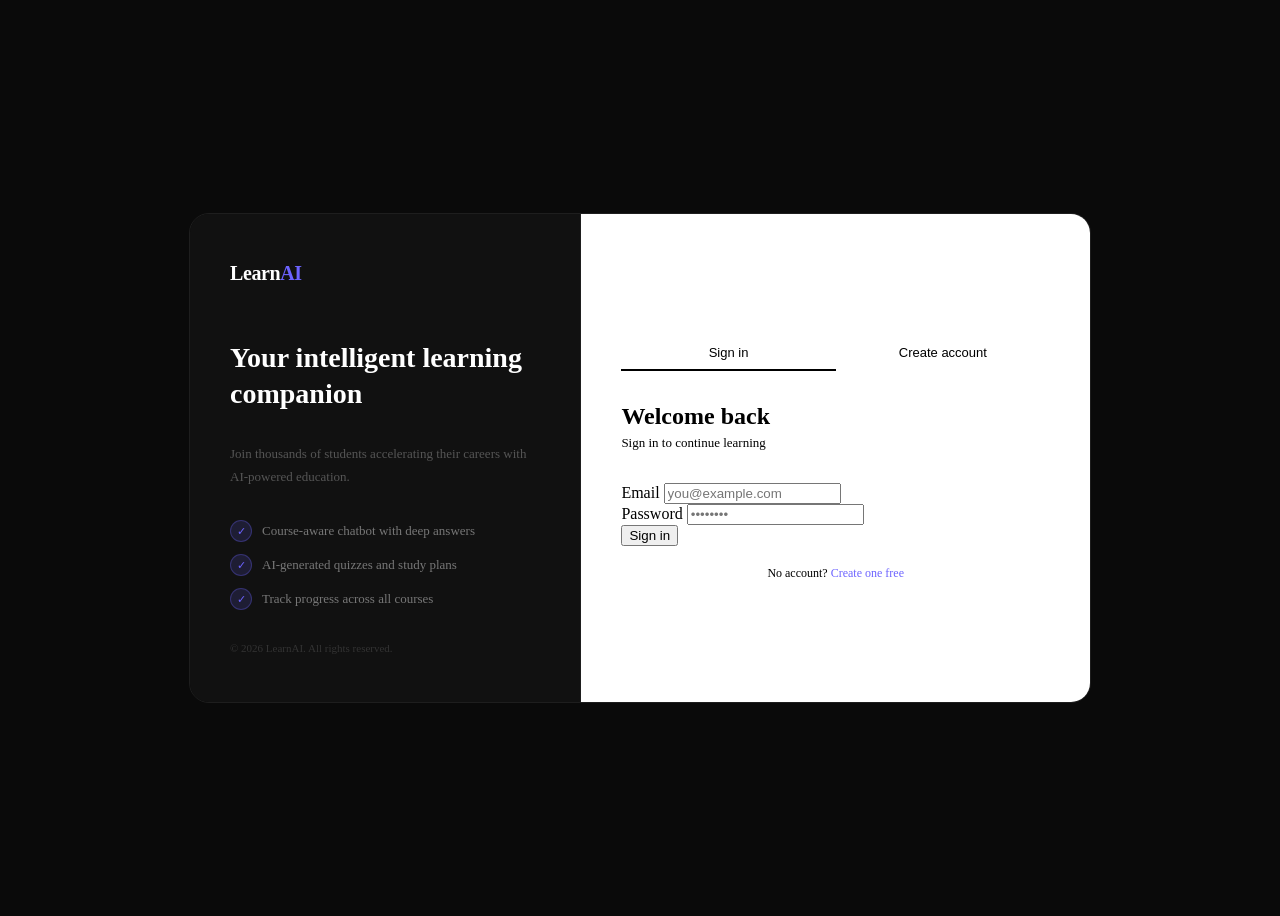
==== index.html @ bdd48a00 "Add files via upload" ====
<!DOCTYPE html>
<html lang="en">
<head>
  <meta charset="UTF-8"/>
  <meta name="viewport" content="width=device-width, initial-scale=1.0"/>
  <title>LearnAI — Sign in</title>
  <link rel="preconnect" href="https://fonts.googleapis.com"/>
  <link href="https://fonts.googleapis.com/css2?family=Inter:wght@400;500;600;700&display=swap" rel="stylesheet"/>
  <link rel="stylesheet" href="static/style.css"/>
  <style>
    body {
      background: #0a0a0a;
      min-height: 100vh;
      display: flex;
      align-items: center;
      justify-content: center;
    }

    .auth-wrap {
      width: 100%;
      max-width: 900px;
      margin: 2rem;
      display: flex;
      border-radius: 20px;
      overflow: hidden;
      border: 0.5px solid #1e1e1e;
      animation: fadeUp 0.6s ease forwards;
    }

    /* ── left panel ── */
    .auth-left {
      width: 42%;
      background: #111;
      padding: 3rem 2.5rem;
      display: flex;
      flex-direction: column;
      justify-content: space-between;
      border-right: 0.5px solid #1e1e1e;
    }
    .auth-logo {
      font-size: 20px;
      font-weight: 700;
      color: #fff;
      letter-spacing: -0.02em;
    }
    .auth-logo span { color: #6c63ff; }

    .auth-tagline {
      flex: 1;
      display: flex;
      flex-direction: column;
      justify-content: center;
      padding: 2rem 0;
    }
    .auth-tagline h2 {
      font-size: 1.75rem;
      color: #fff;
      line-height: 1.3;
      margin-bottom: 1rem;
    }
    .auth-tagline p {
      font-size: 13px;
      color: #555;
      line-height: 1.8;
      margin-bottom: 2rem;
    }

    .feature-list { display: flex; flex-direction: column; gap: 12px; }
    .feature-item {
      display: flex;
      align-items: center;
      gap: 10px;
      font-size: 13px;
      color: #777;
    }
    .feature-check {
      width: 20px; height: 20px;
      border-radius: 50%;
      background: rgba(108,99,255,0.15);
      border: 0.5px solid rgba(108,99,255,0.3);
      display: flex; align-items: center; justify-content: center;
      flex-shrink: 0;
      font-size: 11px;
      color: #6c63ff;
    }

    .auth-left-footer {
      font-size: 11px;
      color: #333;
    }

    /* ── right panel ── */
    .auth-right {
      width: 58%;
      background: #fff;
      padding: 3rem 2.5rem;
      display: flex;
      flex-direction: column;
      justify-content: center;
    }

    .form-title {
      font-size: 1.5rem;
      font-weight: 700;
      color: var(--text-primary);
      margin-bottom: 0.3rem;
    }
    .form-sub {
      font-size: 13px;
      color: var(--text-muted);
      margin-bottom: 2rem;
    }

    .tabs {
      display: flex;
      border-bottom: 0.5px solid var(--border);
      margin-bottom: 2rem;
    }
    .tab-btn {
      flex: 1;
      padding: 0.6rem;
      font-size: 13px;
      font-weight: 500;
      color: var(--text-muted);
      background: none;
      border: none;
      border-bottom: 2px solid transparent;
      margin-bottom: -0.5px;
      transition: all 0.2s;
    }
    .tab-btn.active {
      color: var(--text-primary);
      border-bottom-color: var(--text-primary);
    }

    .form-panel { display: none; }
    .form-panel.active { display: block; }

    .form-footer {
      margin-top: 1.25rem;
      font-size: 12px;
      color: var(--text-muted);
      text-align: center;
    }
    .form-footer a {
      color: #6c63ff;
      font-weight: 500;
      cursor: pointer;
    }

    .error-msg {
      background: #ffebee;
      color: #c62828;
      font-size: 12px;
      padding: 10px 14px;
      border-radius: var(--radius-sm);
      margin-bottom: 1rem;
      display: none;
    }
    .error-msg.show { display: block; }

    @keyframes fadeUp {
      from { opacity: 0; transform: translateY(16px); }
      to   { opacity: 1; transform: translateY(0); }
    }
  </style>
</head>
<body>
  <div class="auth-wrap">
    <!-- left -->
    <div class="auth-left">
      <div class="auth-logo">Learn<span>AI</span></div>

      <div class="auth-tagline">
        <h2>Your intelligent learning companion</h2>
        <p>Join thousands of students accelerating their careers with AI-powered education.</p>
        <div class="feature-list">
          <div class="feature-item">
            <div class="feature-check">✓</div>
            Course-aware chatbot with deep answers
          </div>
          <div class="feature-item">
            <div class="feature-check">✓</div>
            AI-generated quizzes and study plans
          </div>
          <div class="feature-item">
            <div class="feature-check">✓</div>
            Track progress across all courses
          </div>
        </div>
      </div>

      <div class="auth-left-footer">© 2026 LearnAI. All rights reserved.</div>
    </div>

    <!-- right -->
    <div class="auth-right">
      <div class="tabs">
        <button class="tab-btn active" id="tab-login" onclick="switchTab('login')">Sign in</button>
        <button class="tab-btn" id="tab-register" onclick="switchTab('register')">Create account</button>
      </div>

      <!-- login -->
      <div class="form-panel active" id="panel-login">
        <div class="form-title">Welcome back</div>
        <div class="form-sub">Sign in to continue learning</div>
        <div class="error-msg" id="login-error"></div>
        <div class="field">
          <label>Email</label>
          <input type="email" id="login-email" placeholder="you@example.com"/>
        </div>
        <div class="field">
          <label>Password</label>
          <input type="password" id="login-password" placeholder="••••••••"/>
        </div>
        <button class="btn btn-dark btn-full" id="login-btn" onclick="handleLogin()">
          Sign in
        </button>
        <div class="form-footer">
          No account? <a onclick="switchTab('register')">Create one free</a>
        </div>
      </div>

      <!-- register -->
      <div class="form-panel" id="panel-register">
        <div class="form-title">Create account</div>
        <div class="form-sub">Start learning in seconds</div>
        <div class="error-msg" id="register-error"></div>
        <div class="field">
          <label>Full name</label>
          <input type="text" id="reg-name" placeholder="Abhijay"/>
        </div>
        <div class="field">
          <label>Email</label>
          <input type="email" id="reg-email" placeholder="you@example.com"/>
        </div>
        <div class="field">
          <label>Password</label>
          <input type="password" id="reg-password" placeholder="Min. 8 characters"/>
        </div>
        <button class="btn btn-primary btn-full" id="register-btn" onclick="handleRegister()">
          Create account
        </button>
        <div class="form-footer">
          Already have an account? <a onclick="switchTab('login')">Sign in</a>
        </div>
      </div>
    </div>
  </div>

  <script src="static/app.js"></script>
  <script>
    // redirect if already logged in
    if (isLoggedIn()) redirectByRole(getUser());

    function switchTab(tab) {
      document.querySelectorAll('.tab-btn').forEach(b => b.classList.remove('active'));
      document.querySelectorAll('.form-panel').forEach(p => p.classList.remove('active'));
      document.getElementById('tab-' + tab).classList.add('active');
      document.getElementById('panel-' + tab).classList.add('active');
    }

    function showError(id, msg) {
      const el = document.getElementById(id);
      el.textContent = msg;
      el.classList.add('show');
    }
    function clearError(id) {
      document.getElementById(id).classList.remove('show');
    }

    async function handleLogin() {
      clearError('login-error');
      const email    = document.getElementById('login-email').value.trim();
      const password = document.getElementById('login-password').value;
      const btn      = document.getElementById('login-btn');

      if (!email || !password) {
        return showError('login-error', 'Please fill in all fields');
      }

      setLoading(btn, true);
      try {
        const user = await login(email, password);
        toast('Welcome back, ' + user.name + '!');
        setTimeout(() => redirectByRole(user), 800);
      } catch (err) {
        showError('login-error', err.message);
        setLoading(btn, false);
      }
    }

    async function handleRegister() {
      clearError('register-error');
      const name     = document.getElementById('reg-name').value.trim();
      const email    = document.getElementById('reg-email').value.trim();
      const password = document.getElementById('reg-password').value;
      const btn      = document.getElementById('register-btn');

      if (!name || !email || !password) {
        return showError('register-error', 'Please fill in all fields');
      }
      if (password.length < 8) {
        return showError('register-error', 'Password must be at least 8 characters');
      }

      setLoading(btn, true);
      try {
        const user = await register(name, email, password);
        toast('Account created! Welcome, ' + user.name + '!');
        setTimeout(() => redirectByRole(user), 800);
      } catch (err) {
        showError('register-error', err.message);
        setLoading(btn, false);
      }
    }

    // allow Enter key to submit
    document.addEventListener('keydown', e => {
      if (e.key !== 'Enter') return;
      const loginActive = document.getElementById('panel-login').classList.contains('active');
      if (loginActive) handleLogin(); else handleRegister();
    });
  </script>
</body>
</html>
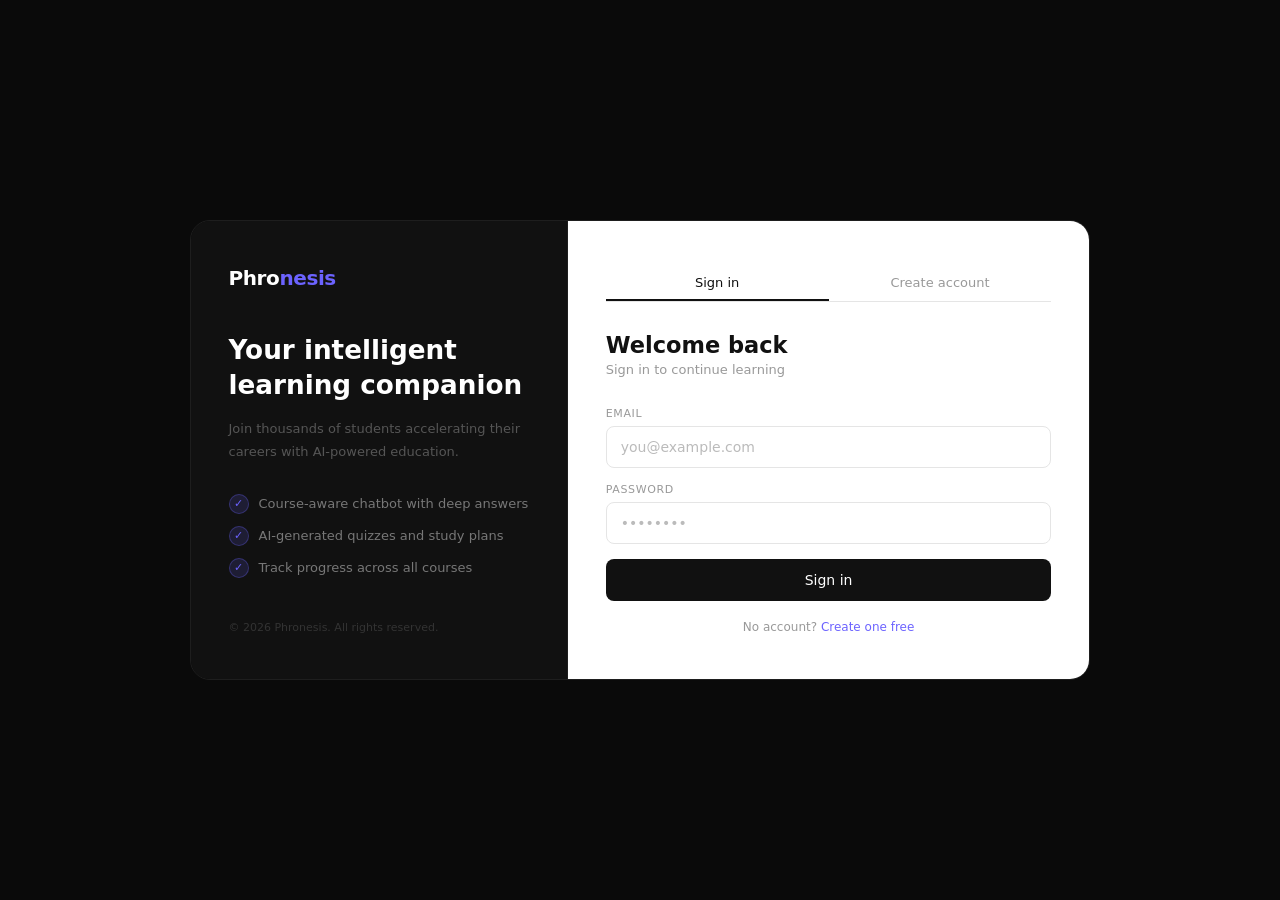
==== commit f85d3486: "Initial commit — auth system, admin panel, frontend" ====
--- a/index.html
+++ b/index.html
@@ -1,326 +1,326 @@
-<!DOCTYPE html>
-<html lang="en">
-<head>
-  <meta charset="UTF-8"/>
-  <meta name="viewport" content="width=device-width, initial-scale=1.0"/>
-  <title>LearnAI — Sign in</title>
-  <link rel="preconnect" href="https://fonts.googleapis.com"/>
-  <link href="https://fonts.googleapis.com/css2?family=Inter:wght@400;500;600;700&display=swap" rel="stylesheet"/>
-  <link rel="stylesheet" href="static/style.css"/>
-  <style>
-    body {
-      background: #0a0a0a;
-      min-height: 100vh;
-      display: flex;
-      align-items: center;
-      justify-content: center;
-    }
-
-    .auth-wrap {
-      width: 100%;
-      max-width: 900px;
-      margin: 2rem;
-      display: flex;
-      border-radius: 20px;
-      overflow: hidden;
-      border: 0.5px solid #1e1e1e;
-      animation: fadeUp 0.6s ease forwards;
-    }
-
-    /* ── left panel ── */
-    .auth-left {
-      width: 42%;
-      background: #111;
-      padding: 3rem 2.5rem;
-      display: flex;
-      flex-direction: column;
-      justify-content: space-between;
-      border-right: 0.5px solid #1e1e1e;
-    }
-    .auth-logo {
-      font-size: 20px;
-      font-weight: 700;
-      color: #fff;
-      letter-spacing: -0.02em;
-    }
-    .auth-logo span { color: #6c63ff; }
-
-    .auth-tagline {
-      flex: 1;
-      display: flex;
-      flex-direction: column;
-      justify-content: center;
-      padding: 2rem 0;
-    }
-    .auth-tagline h2 {
-      font-size: 1.75rem;
-      color: #fff;
-      line-height: 1.3;
-      margin-bottom: 1rem;
-    }
-    .auth-tagline p {
-      font-size: 13px;
-      color: #555;
-      line-height: 1.8;
-      margin-bottom: 2rem;
-    }
-
-    .feature-list { display: flex; flex-direction: column; gap: 12px; }
-    .feature-item {
-      display: flex;
-      align-items: center;
-      gap: 10px;
-      font-size: 13px;
-      color: #777;
-    }
-    .feature-check {
-      width: 20px; height: 20px;
-      border-radius: 50%;
-      background: rgba(108,99,255,0.15);
-      border: 0.5px solid rgba(108,99,255,0.3);
-      display: flex; align-items: center; justify-content: center;
-      flex-shrink: 0;
-      font-size: 11px;
-      color: #6c63ff;
-    }
-
-    .auth-left-footer {
-      font-size: 11px;
-      color: #333;
-    }
-
-    /* ── right panel ── */
-    .auth-right {
-      width: 58%;
-      background: #fff;
-      padding: 3rem 2.5rem;
-      display: flex;
-      flex-direction: column;
-      justify-content: center;
-    }
-
-    .form-title {
-      font-size: 1.5rem;
-      font-weight: 700;
-      color: var(--text-primary);
-      margin-bottom: 0.3rem;
-    }
-    .form-sub {
-      font-size: 13px;
-      color: var(--text-muted);
-      margin-bottom: 2rem;
-    }
-
-    .tabs {
-      display: flex;
-      border-bottom: 0.5px solid var(--border);
-      margin-bottom: 2rem;
-    }
-    .tab-btn {
-      flex: 1;
-      padding: 0.6rem;
-      font-size: 13px;
-      font-weight: 500;
-      color: var(--text-muted);
-      background: none;
-      border: none;
-      border-bottom: 2px solid transparent;
-      margin-bottom: -0.5px;
-      transition: all 0.2s;
-    }
-    .tab-btn.active {
-      color: var(--text-primary);
-      border-bottom-color: var(--text-primary);
-    }
-
-    .form-panel { display: none; }
-    .form-panel.active { display: block; }
-
-    .form-footer {
-      margin-top: 1.25rem;
-      font-size: 12px;
-      color: var(--text-muted);
-      text-align: center;
-    }
-    .form-footer a {
-      color: #6c63ff;
-      font-weight: 500;
-      cursor: pointer;
-    }
-
-    .error-msg {
-      background: #ffebee;
-      color: #c62828;
-      font-size: 12px;
-      padding: 10px 14px;
-      border-radius: var(--radius-sm);
-      margin-bottom: 1rem;
-      display: none;
-    }
-    .error-msg.show { display: block; }
-
-    @keyframes fadeUp {
-      from { opacity: 0; transform: translateY(16px); }
-      to   { opacity: 1; transform: translateY(0); }
-    }
-  </style>
-</head>
-<body>
-  <div class="auth-wrap">
-    <!-- left -->
-    <div class="auth-left">
-      <div class="auth-logo">Learn<span>AI</span></div>
-
-      <div class="auth-tagline">
-        <h2>Your intelligent learning companion</h2>
-        <p>Join thousands of students accelerating their careers with AI-powered education.</p>
-        <div class="feature-list">
-          <div class="feature-item">
-            <div class="feature-check">✓</div>
-            Course-aware chatbot with deep answers
-          </div>
-          <div class="feature-item">
-            <div class="feature-check">✓</div>
-            AI-generated quizzes and study plans
-          </div>
-          <div class="feature-item">
-            <div class="feature-check">✓</div>
-            Track progress across all courses
-          </div>
-        </div>
-      </div>
-
-      <div class="auth-left-footer">© 2026 LearnAI. All rights reserved.</div>
-    </div>
-
-    <!-- right -->
-    <div class="auth-right">
-      <div class="tabs">
-        <button class="tab-btn active" id="tab-login" onclick="switchTab('login')">Sign in</button>
-        <button class="tab-btn" id="tab-register" onclick="switchTab('register')">Create account</button>
-      </div>
-
-      <!-- login -->
-      <div class="form-panel active" id="panel-login">
-        <div class="form-title">Welcome back</div>
-        <div class="form-sub">Sign in to continue learning</div>
-        <div class="error-msg" id="login-error"></div>
-        <div class="field">
-          <label>Email</label>
-          <input type="email" id="login-email" placeholder="you@example.com"/>
-        </div>
-        <div class="field">
-          <label>Password</label>
-          <input type="password" id="login-password" placeholder="••••••••"/>
-        </div>
-        <button class="btn btn-dark btn-full" id="login-btn" onclick="handleLogin()">
-          Sign in
-        </button>
-        <div class="form-footer">
-          No account? <a onclick="switchTab('register')">Create one free</a>
-        </div>
-      </div>
-
-      <!-- register -->
-      <div class="form-panel" id="panel-register">
-        <div class="form-title">Create account</div>
-        <div class="form-sub">Start learning in seconds</div>
-        <div class="error-msg" id="register-error"></div>
-        <div class="field">
-          <label>Full name</label>
-          <input type="text" id="reg-name" placeholder="Abhijay"/>
-        </div>
-        <div class="field">
-          <label>Email</label>
-          <input type="email" id="reg-email" placeholder="you@example.com"/>
-        </div>
-        <div class="field">
-          <label>Password</label>
-          <input type="password" id="reg-password" placeholder="Min. 8 characters"/>
-        </div>
-        <button class="btn btn-primary btn-full" id="register-btn" onclick="handleRegister()">
-          Create account
-        </button>
-        <div class="form-footer">
-          Already have an account? <a onclick="switchTab('login')">Sign in</a>
-        </div>
-      </div>
-    </div>
-  </div>
-
-  <script src="static/app.js"></script>
-  <script>
-    // redirect if already logged in
-    if (isLoggedIn()) redirectByRole(getUser());
-
-    function switchTab(tab) {
-      document.querySelectorAll('.tab-btn').forEach(b => b.classList.remove('active'));
-      document.querySelectorAll('.form-panel').forEach(p => p.classList.remove('active'));
-      document.getElementById('tab-' + tab).classList.add('active');
-      document.getElementById('panel-' + tab).classList.add('active');
-    }
-
-    function showError(id, msg) {
-      const el = document.getElementById(id);
-      el.textContent = msg;
-      el.classList.add('show');
-    }
-    function clearError(id) {
-      document.getElementById(id).classList.remove('show');
-    }
-
-    async function handleLogin() {
-      clearError('login-error');
-      const email    = document.getElementById('login-email').value.trim();
-      const password = document.getElementById('login-password').value;
-      const btn      = document.getElementById('login-btn');
-
-      if (!email || !password) {
-        return showError('login-error', 'Please fill in all fields');
-      }
-
-      setLoading(btn, true);
-      try {
-        const user = await login(email, password);
-        toast('Welcome back, ' + user.name + '!');
-        setTimeout(() => redirectByRole(user), 800);
-      } catch (err) {
-        showError('login-error', err.message);
-        setLoading(btn, false);
-      }
-    }
-
-    async function handleRegister() {
-      clearError('register-error');
-      const name     = document.getElementById('reg-name').value.trim();
-      const email    = document.getElementById('reg-email').value.trim();
-      const password = document.getElementById('reg-password').value;
-      const btn      = document.getElementById('register-btn');
-
-      if (!name || !email || !password) {
-        return showError('register-error', 'Please fill in all fields');
-      }
-      if (password.length < 8) {
-        return showError('register-error', 'Password must be at least 8 characters');
-      }
-
-      setLoading(btn, true);
-      try {
-        const user = await register(name, email, password);
-        toast('Account created! Welcome, ' + user.name + '!');
-        setTimeout(() => redirectByRole(user), 800);
-      } catch (err) {
-        showError('register-error', err.message);
-        setLoading(btn, false);
-      }
-    }
-
-    // allow Enter key to submit
-    document.addEventListener('keydown', e => {
-      if (e.key !== 'Enter') return;
-      const loginActive = document.getElementById('panel-login').classList.contains('active');
-      if (loginActive) handleLogin(); else handleRegister();
-    });
-  </script>
-</body>
+<!DOCTYPE html>
+<html lang="en">
+<head>
+  <meta charset="UTF-8"/>
+  <meta name="viewport" content="width=device-width, initial-scale=1.0"/>
+  <title>Phronesis — Sign in</title>
+  <link rel="preconnect" href="https://fonts.googleapis.com"/>
+  <link href="https://fonts.googleapis.com/css2?family=Inter:wght@400;500;600;700&display=swap" rel="stylesheet"/>
+  <link rel="stylesheet" href="static/style.css"/>
+  <style>
+    body {
+      background: #0a0a0a;
+      min-height: 100vh;
+      display: flex;
+      align-items: center;
+      justify-content: center;
+    }
+
+    .auth-wrap {
+      width: 100%;
+      max-width: 900px;
+      margin: 2rem;
+      display: flex;
+      border-radius: 20px;
+      overflow: hidden;
+      border: 0.5px solid #1e1e1e;
+      animation: fadeUp 0.6s ease forwards;
+    }
+
+    /* ── left panel ── */
+    .auth-left {
+      width: 42%;
+      background: #111;
+      padding: 3rem 2.5rem;
+      display: flex;
+      flex-direction: column;
+      justify-content: space-between;
+      border-right: 0.5px solid #1e1e1e;
+    }
+    .auth-logo {
+      font-size: 20px;
+      font-weight: 700;
+      color: #fff;
+      letter-spacing: -0.02em;
+    }
+    .auth-logo span { color: #6c63ff; }
+
+    .auth-tagline {
+      flex: 1;
+      display: flex;
+      flex-direction: column;
+      justify-content: center;
+      padding: 2rem 0;
+    }
+    .auth-tagline h2 {
+      font-size: 1.75rem;
+      color: #fff;
+      line-height: 1.3;
+      margin-bottom: 1rem;
+    }
+    .auth-tagline p {
+      font-size: 13px;
+      color: #555;
+      line-height: 1.8;
+      margin-bottom: 2rem;
+    }
+
+    .feature-list { display: flex; flex-direction: column; gap: 12px; }
+    .feature-item {
+      display: flex;
+      align-items: center;
+      gap: 10px;
+      font-size: 13px;
+      color: #777;
+    }
+    .feature-check {
+      width: 20px; height: 20px;
+      border-radius: 50%;
+      background: rgba(108,99,255,0.15);
+      border: 0.5px solid rgba(108,99,255,0.3);
+      display: flex; align-items: center; justify-content: center;
+      flex-shrink: 0;
+      font-size: 11px;
+      color: #6c63ff;
+    }
+
+    .auth-left-footer {
+      font-size: 11px;
+      color: #333;
+    }
+
+    /* ── right panel ── */
+    .auth-right {
+      width: 58%;
+      background: #fff;
+      padding: 3rem 2.5rem;
+      display: flex;
+      flex-direction: column;
+      justify-content: center;
+    }
+
+    .form-title {
+      font-size: 1.5rem;
+      font-weight: 700;
+      color: var(--text-primary);
+      margin-bottom: 0.3rem;
+    }
+    .form-sub {
+      font-size: 13px;
+      color: var(--text-muted);
+      margin-bottom: 2rem;
+    }
+
+    .tabs {
+      display: flex;
+      border-bottom: 0.5px solid var(--border);
+      margin-bottom: 2rem;
+    }
+    .tab-btn {
+      flex: 1;
+      padding: 0.6rem;
+      font-size: 13px;
+      font-weight: 500;
+      color: var(--text-muted);
+      background: none;
+      border: none;
+      border-bottom: 2px solid transparent;
+      margin-bottom: -0.5px;
+      transition: all 0.2s;
+    }
+    .tab-btn.active {
+      color: var(--text-primary);
+      border-bottom-color: var(--text-primary);
+    }
+
+    .form-panel { display: none; }
+    .form-panel.active { display: block; }
+
+    .form-footer {
+      margin-top: 1.25rem;
+      font-size: 12px;
+      color: var(--text-muted);
+      text-align: center;
+    }
+    .form-footer a {
+      color: #6c63ff;
+      font-weight: 500;
+      cursor: pointer;
+    }
+
+    .error-msg {
+      background: #ffebee;
+      color: #c62828;
+      font-size: 12px;
+      padding: 10px 14px;
+      border-radius: var(--radius-sm);
+      margin-bottom: 1rem;
+      display: none;
+    }
+    .error-msg.show { display: block; }
+
+    @keyframes fadeUp {
+      from { opacity: 0; transform: translateY(16px); }
+      to   { opacity: 1; transform: translateY(0); }
+    }
+  </style>
+</head>
+<body>
+  <div class="auth-wrap">
+    <!-- left -->
+    <div class="auth-left">
+      <div class="auth-logo">Phro<span>nesis</span></div>
+
+      <div class="auth-tagline">
+        <h2>Your intelligent learning companion</h2>
+        <p>Join thousands of students accelerating their careers with AI-powered education.</p>
+        <div class="feature-list">
+          <div class="feature-item">
+            <div class="feature-check">✓</div>
+            Course-aware chatbot with deep answers
+          </div>
+          <div class="feature-item">
+            <div class="feature-check">✓</div>
+            AI-generated quizzes and study plans
+          </div>
+          <div class="feature-item">
+            <div class="feature-check">✓</div>
+            Track progress across all courses
+          </div>
+        </div>
+      </div>
+
+      <div class="auth-left-footer">© 2026 Phronesis. All rights reserved.</div>
+    </div>
+
+    <!-- right -->
+    <div class="auth-right">
+      <div class="tabs">
+        <button class="tab-btn active" id="tab-login" onclick="switchTab('login')">Sign in</button>
+        <button class="tab-btn" id="tab-register" onclick="switchTab('register')">Create account</button>
+      </div>
+
+      <!-- login -->
+      <div class="form-panel active" id="panel-login">
+        <div class="form-title">Welcome back</div>
+        <div class="form-sub">Sign in to continue learning</div>
+        <div class="error-msg" id="login-error"></div>
+        <div class="field">
+          <label>Email</label>
+          <input type="email" id="login-email" placeholder="you@example.com"/>
+        </div>
+        <div class="field">
+          <label>Password</label>
+          <input type="password" id="login-password" placeholder="••••••••"/>
+        </div>
+        <button class="btn btn-dark btn-full" id="login-btn" onclick="handleLogin()">
+          Sign in
+        </button>
+        <div class="form-footer">
+          No account? <a onclick="switchTab('register')">Create one free</a>
+        </div>
+      </div>
+
+      <!-- register -->
+      <div class="form-panel" id="panel-register">
+        <div class="form-title">Create account</div>
+        <div class="form-sub">Start learning in seconds</div>
+        <div class="error-msg" id="register-error"></div>
+        <div class="field">
+          <label>Full name</label>
+          <input type="text" id="reg-name" placeholder="Abhijay"/>
+        </div>
+        <div class="field">
+          <label>Email</label>
+          <input type="email" id="reg-email" placeholder="you@example.com"/>
+        </div>
+        <div class="field">
+          <label>Password</label>
+          <input type="password" id="reg-password" placeholder="Min. 8 characters"/>
+        </div>
+        <button class="btn btn-primary btn-full" id="register-btn" onclick="handleRegister()">
+          Create account
+        </button>
+        <div class="form-footer">
+          Already have an account? <a onclick="switchTab('login')">Sign in</a>
+        </div>
+      </div>
+    </div>
+  </div>
+
+  <script src="static/app.js"></script>
+  <script>
+    // redirect if already logged in
+    if (isLoggedIn()) redirectByRole(getUser());
+
+    function switchTab(tab) {
+      document.querySelectorAll('.tab-btn').forEach(b => b.classList.remove('active'));
+      document.querySelectorAll('.form-panel').forEach(p => p.classList.remove('active'));
+      document.getElementById('tab-' + tab).classList.add('active');
+      document.getElementById('panel-' + tab).classList.add('active');
+    }
+
+    function showError(id, msg) {
+      const el = document.getElementById(id);
+      el.textContent = msg;
+      el.classList.add('show');
+    }
+    function clearError(id) {
+      document.getElementById(id).classList.remove('show');
+    }
+
+    async function handleLogin() {
+      clearError('login-error');
+      const email    = document.getElementById('login-email').value.trim();
+      const password = document.getElementById('login-password').value;
+      const btn      = document.getElementById('login-btn');
+
+      if (!email || !password) {
+        return showError('login-error', 'Please fill in all fields');
+      }
+
+      setLoading(btn, true);
+      try {
+        const user = await login(email, password);
+        toast('Welcome back, ' + user.name + '!');
+        setTimeout(() => redirectByRole(user), 800);
+      } catch (err) {
+        showError('login-error', err.message);
+        setLoading(btn, false);
+      }
+    }
+
+    async function handleRegister() {
+      clearError('register-error');
+      const name     = document.getElementById('reg-name').value.trim();
+      const email    = document.getElementById('reg-email').value.trim();
+      const password = document.getElementById('reg-password').value;
+      const btn      = document.getElementById('register-btn');
+
+      if (!name || !email || !password) {
+        return showError('register-error', 'Please fill in all fields');
+      }
+      if (password.length < 8) {
+        return showError('register-error', 'Password must be at least 8 characters');
+      }
+
+      setLoading(btn, true);
+      try {
+        const user = await register(name, email, password);
+        toast('Account created! Welcome, ' + user.name + '!');
+        setTimeout(() => redirectByRole(user), 800);
+      } catch (err) {
+        showError('register-error', err.message);
+        setLoading(btn, false);
+      }
+    }
+
+    // allow Enter key to submit
+    document.addEventListener('keydown', e => {
+      if (e.key !== 'Enter') return;
+      const loginActive = document.getElementById('panel-login').classList.contains('active');
+      if (loginActive) handleLogin(); else handleRegister();
+    });
+  </script>
+</body>
 </html>
--- a/static/style.css
+++ b/static/style.css
@@ -0,0 +1,206 @@
+*, *::before, *::after {
+  box-sizing: border-box;
+  margin: 0;
+  padding: 0;
+}
+
+:root {
+  --brand: #6c63ff;
+  --brand-dark: #4a43b8;
+  --bg-dark: #0a0a0a;
+  --bg-card: #ffffff;
+  --bg-surface: #f8f8f8;
+  --text-primary: #111111;
+  --text-secondary: #666666;
+  --text-muted: #999999;
+  --border: #e5e5e5;
+  --danger: #e24b4a;
+  --success: #2e7d32;
+  --radius-sm: 8px;
+  --radius-md: 12px;
+  --radius-lg: 16px;
+  --font: 'Inter', system-ui, sans-serif;
+}
+
+html, body {
+  height: 100%;
+  font-family: var(--font);
+  font-size: 15px;
+  color: var(--text-primary);
+  background: var(--bg-surface);
+  -webkit-font-smoothing: antialiased;
+}
+
+a { text-decoration: none; color: inherit; }
+button { cursor: pointer; font-family: var(--font); }
+input { font-family: var(--font); outline: none; }
+
+/* ── typography ── */
+h1 { font-size: 2.25rem; font-weight: 700; line-height: 1.15; }
+h2 { font-size: 1.5rem;  font-weight: 600; line-height: 1.3;  }
+h3 { font-size: 1.1rem;  font-weight: 600; }
+p  { line-height: 1.7; color: var(--text-secondary); }
+
+/* ── buttons ── */
+.btn {
+  display: inline-flex;
+  align-items: center;
+  justify-content: center;
+  gap: 8px;
+  padding: 0 24px;
+  height: 42px;
+  border-radius: var(--radius-sm);
+  font-size: 14px;
+  font-weight: 500;
+  border: none;
+  transition: opacity 0.15s, transform 0.1s;
+}
+.btn:active { transform: scale(0.98); }
+.btn-primary   { background: var(--brand); color: #fff; }
+.btn-primary:hover { opacity: 0.9; }
+.btn-dark      { background: var(--text-primary); color: #fff; }
+.btn-dark:hover { opacity: 0.85; }
+.btn-outline   { background: transparent; color: var(--text-primary); border: 0.5px solid var(--border); }
+.btn-outline:hover { background: var(--bg-surface); }
+.btn-ghost-light { background: rgba(255,255,255,0.08); color: #fff; border: 0.5px solid rgba(255,255,255,0.15); }
+.btn-ghost-light:hover { background: rgba(255,255,255,0.15); }
+.btn-danger    { background: #ffebee; color: var(--danger); border: 0.5px solid #ffcdd2; }
+.btn-danger:hover { background: #ffcdd2; }
+.btn-sm        { height: 32px; padding: 0 14px; font-size: 12px; }
+.btn-full      { width: 100%; }
+
+/* ── form fields ── */
+.field { margin-bottom: 1rem; }
+.field label {
+  display: block;
+  font-size: 11px;
+  font-weight: 500;
+  color: var(--text-muted);
+  letter-spacing: 0.06em;
+  text-transform: uppercase;
+  margin-bottom: 6px;
+}
+.field input {
+  width: 100%;
+  height: 42px;
+  border: 0.5px solid var(--border);
+  border-radius: var(--radius-sm);
+  padding: 0 14px;
+  font-size: 14px;
+  color: var(--text-primary);
+  background: #fff;
+  transition: border-color 0.15s;
+}
+.field input:focus  { border-color: var(--brand); }
+.field input::placeholder { color: #bbb; }
+
+/* ── cards ── */
+.card {
+  background: var(--bg-card);
+  border: 0.5px solid var(--border);
+  border-radius: var(--radius-md);
+  padding: 1.25rem;
+}
+
+/* ── pills / badges ── */
+.pill {
+  display: inline-block;
+  font-size: 11px;
+  padding: 3px 10px;
+  border-radius: 20px;
+  font-weight: 500;
+}
+.pill-green  { background: #e8f5e9; color: #2e7d32; }
+.pill-red    { background: #ffebee; color: #c62828; }
+.pill-purple { background: #eeecff; color: #4a43b8; }
+.pill-gray   { background: #f1f1f1; color: #555; }
+
+/* ── toast notification ── */
+#toast {
+  position: fixed;
+  bottom: 2rem;
+  left: 50%;
+  transform: translateX(-50%) translateY(80px);
+  background: var(--text-primary);
+  color: #fff;
+  padding: 12px 24px;
+  border-radius: 100px;
+  font-size: 13px;
+  font-weight: 500;
+  opacity: 0;
+  transition: all 0.3s cubic-bezier(0.34,1.56,0.64,1);
+  z-index: 9999;
+  white-space: nowrap;
+}
+#toast.show {
+  opacity: 1;
+  transform: translateX(-50%) translateY(0);
+}
+#toast.error { background: var(--danger); }
+
+/* ── loading spinner ── */
+.spinner {
+  width: 18px; height: 18px;
+  border: 2px solid rgba(255,255,255,0.3);
+  border-top-color: #fff;
+  border-radius: 50%;
+  animation: spin 0.6s linear infinite;
+  display: inline-block;
+}
+@keyframes spin { to { transform: rotate(360deg); } }
+
+/* ── page loader overlay ── */
+#page-loader {
+  position: fixed; inset: 0;
+  background: var(--bg-surface);
+  display: flex;
+  align-items: center;
+  justify-content: center;
+  z-index: 9998;
+  transition: opacity 0.4s;
+}
+#page-loader.hidden { opacity: 0; pointer-events: none; }
+
+/* ── navbar (shared) ── */
+.navbar {
+  height: 56px;
+  background: var(--bg-dark);
+  display: flex;
+  align-items: center;
+  justify-content: space-between;
+  padding: 0 2rem;
+  position: sticky;
+  top: 0;
+  z-index: 100;
+}
+.navbar-logo {
+  font-size: 16px;
+  font-weight: 700;
+  color: #fff;
+  letter-spacing: -0.02em;
+}
+.navbar-logo span { color: var(--brand); }
+.navbar-right {
+  display: flex;
+  align-items: center;
+  gap: 1rem;
+}
+.navbar-user {
+  display: flex;
+  align-items: center;
+  gap: 10px;
+  color: #aaa;
+  font-size: 13px;
+}
+.avatar {
+  width: 32px; height: 32px;
+  border-radius: 50%;
+  background: var(--brand);
+  display: flex;
+  align-items: center;
+  justify-content: center;
+  font-size: 12px;
+  font-weight: 600;
+  color: #fff;
+  flex-shrink: 0;
+}
